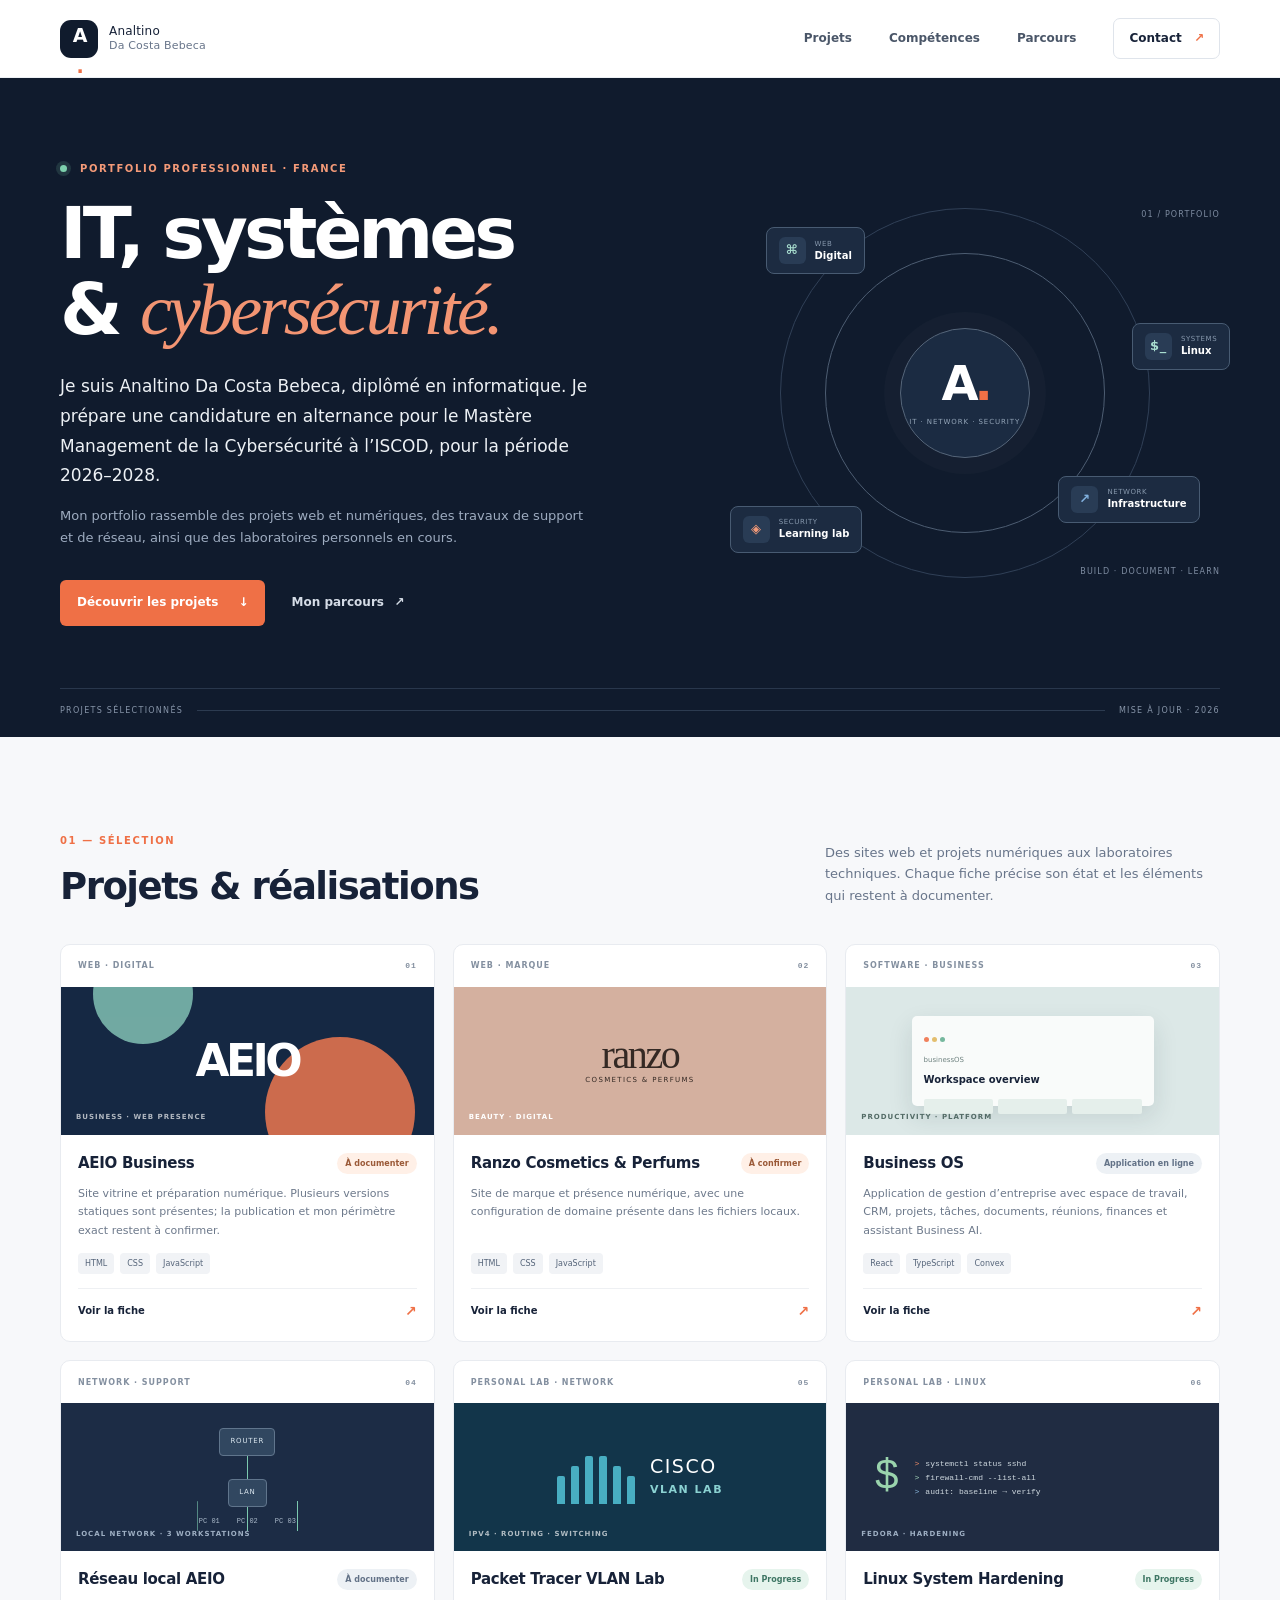
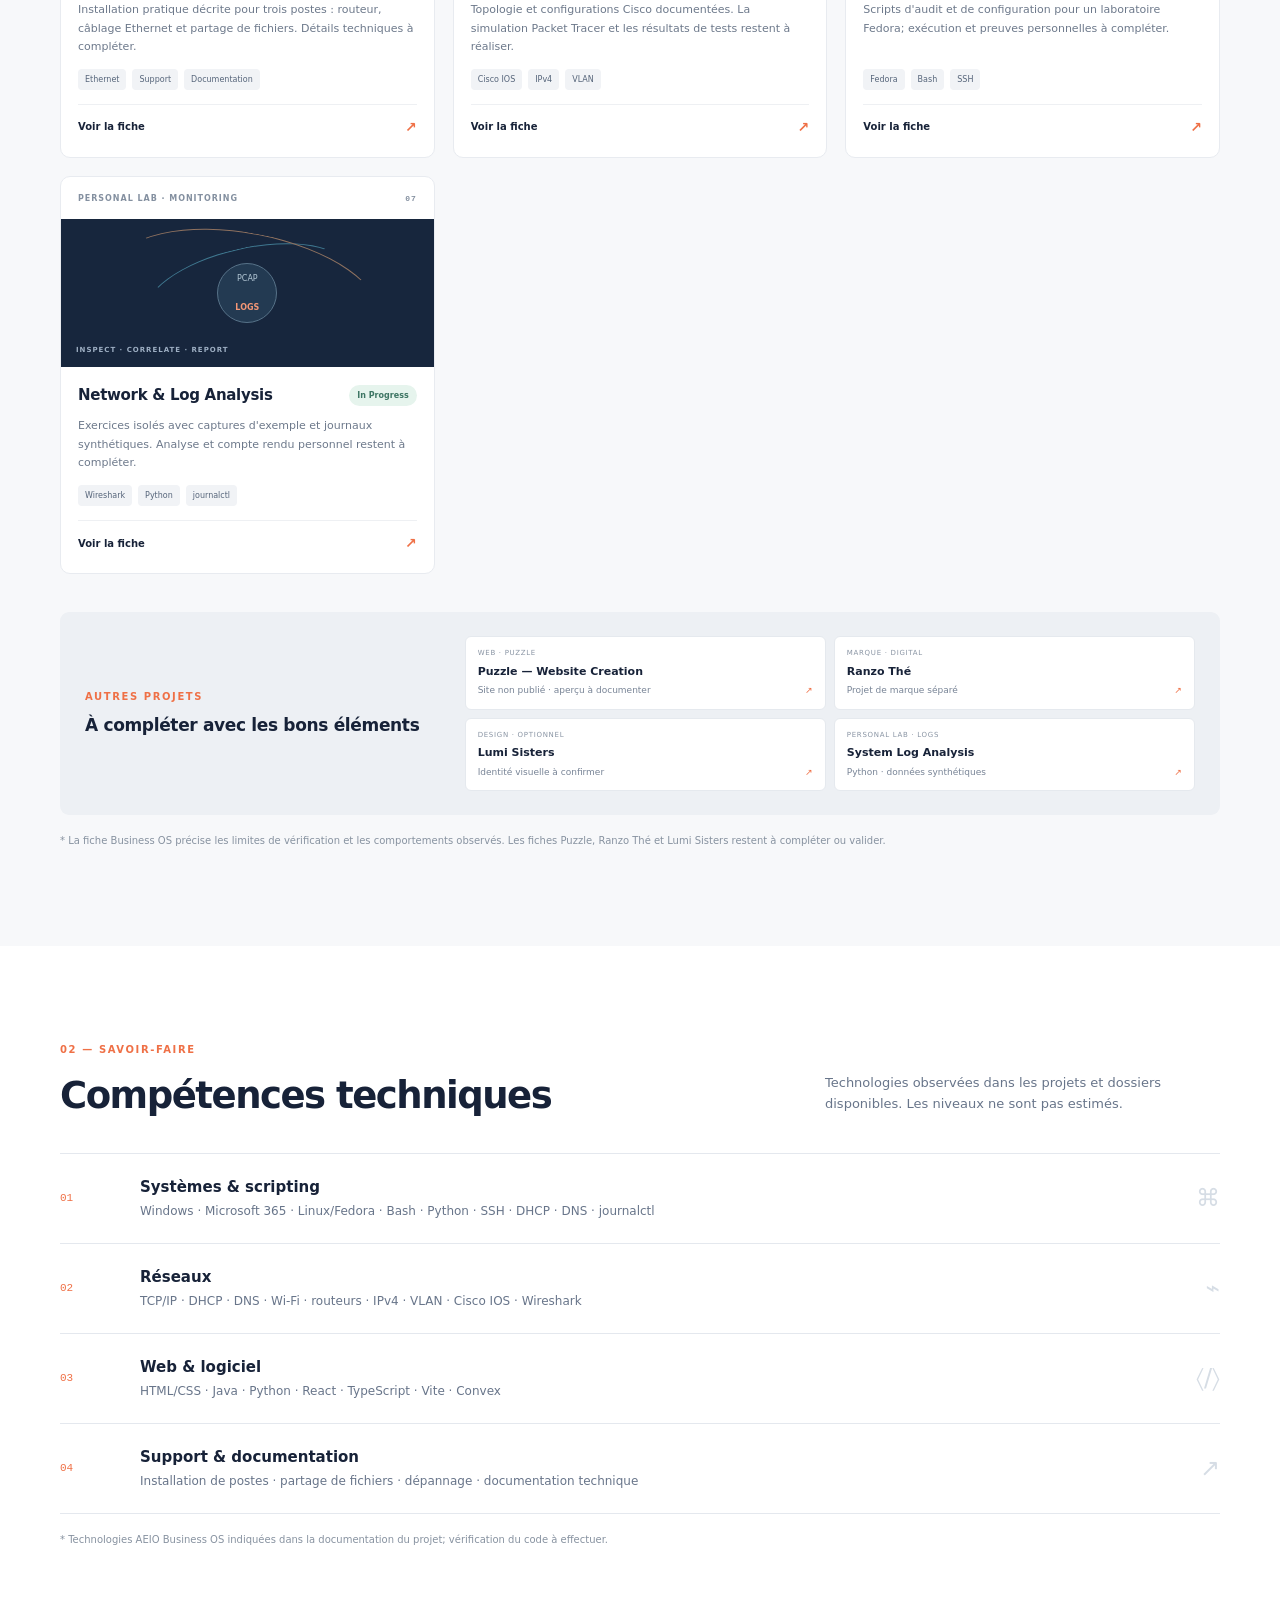
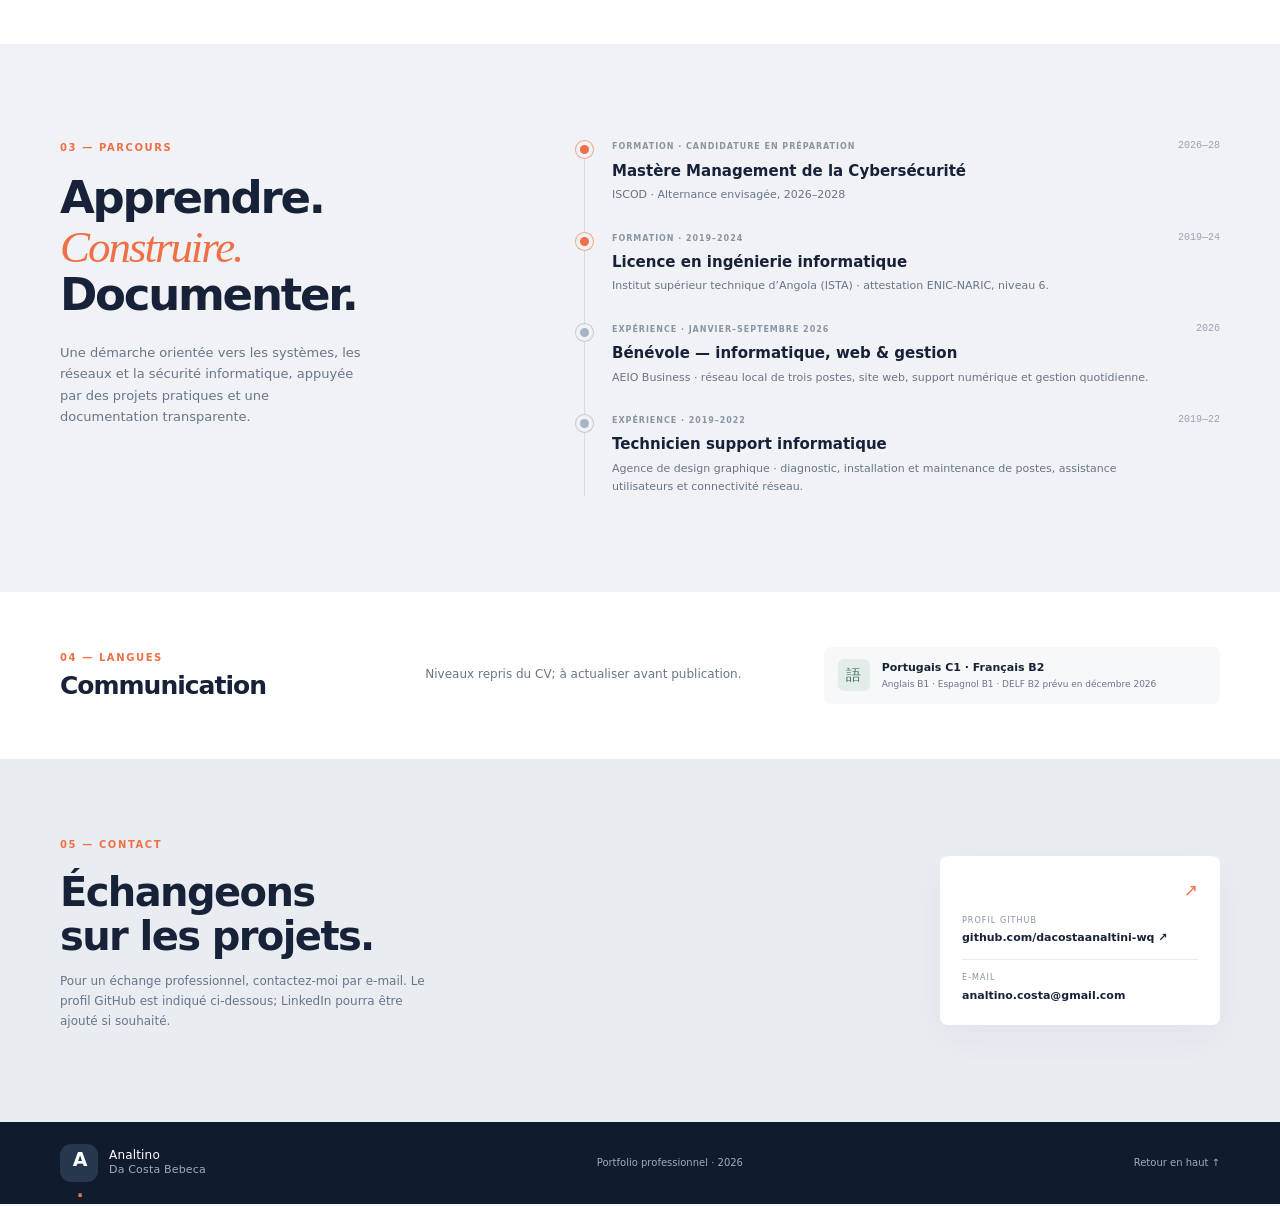
==== index.html @ a759f9ca "Build French portfolio for GitHub Pages" ====
<!doctype html>
<html lang="fr">
<head>
  <meta charset="utf-8">
  <meta name="viewport" content="width=device-width, initial-scale=1">
  <meta name="theme-color" content="#101b2d">
  <meta name="description" content="Portfolio d'Analtino Da Costa Bebeca : support informatique, systèmes, réseaux, projets web et laboratoires personnels de cybersécurité.">
  <title>Analtino Da Costa Bebeca — IT, systèmes & cybersécurité</title>
  <link rel="stylesheet" href="styles.css">
  <script src="script.js" defer></script>
</head>
<body>
  <a class="skip-link" href="#contenu">Aller au contenu</a>
  <header class="site-header">
    <div class="container nav-wrap">
      <a class="brand" href="#accueil" aria-label="Analtino Da Costa Bebeca, accueil"><span class="brand-mark">A<span>.</span></span><span class="brand-name">Analtino <b>Da Costa Bebeca</b></span></a>
      <button class="menu-toggle" aria-expanded="false" aria-controls="main-nav"><span></span><span></span><span></span><span class="sr-only">Ouvrir le menu</span></button>
      <nav id="main-nav" class="main-nav" aria-label="Navigation principale">
        <a href="#projets">Projets</a><a href="#competences">Compétences</a><a href="#parcours">Parcours</a><a class="nav-cta" href="#contact">Contact <span aria-hidden="true">↗</span></a>
      </nav>
    </div>
  </header>
  <main id="contenu">
    <section class="hero" id="accueil">
      <div class="container hero-grid">
        <div class="hero-copy">
          <p class="eyebrow"><span class="status-dot"></span> Portfolio professionnel · France</p>
          <h1>IT, systèmes<br>&amp; <em>cybersécurité.</em></h1>
          <p class="hero-lead">Je suis Analtino Da Costa Bebeca, diplômé en informatique. Je prépare une candidature en alternance pour le Mastère Management de la Cybersécurité à l’ISCOD, pour la période 2026–2028.</p>
          <p class="hero-note">Mon portfolio rassemble des projets web et numériques, des travaux de support et de réseau, ainsi que des laboratoires personnels en cours.</p>
          <div class="hero-actions"><a class="button button-primary" href="#projets">Découvrir les projets <span aria-hidden="true">↓</span></a><a class="text-link" href="#parcours">Mon parcours <span aria-hidden="true">↗</span></a></div>
        </div>
        <div class="hero-visual" aria-label="Illustration abstraite de systèmes connectés" role="img">
          <div class="visual-orbit orbit-one"></div><div class="visual-orbit orbit-two"></div>
          <div class="visual-core"><span class="core-glyph">A<span>.</span></span><span class="core-caption">IT · NETWORK · SECURITY</span></div>
          <div class="node node-web"><span class="node-icon">⌘</span><span>WEB<br><b>Digital</b></span></div>
          <div class="node node-linux"><span class="node-icon">$_</span><span>SYSTEMS<br><b>Linux</b></span></div>
          <div class="node node-network"><span class="node-icon">↗</span><span>NETWORK<br><b>Infrastructure</b></span></div>
          <div class="node node-security"><span class="node-icon">◈</span><span>SECURITY<br><b>Learning lab</b></span></div>
          <div class="visual-label label-top">01 / PORTFOLIO</div><div class="visual-label label-bottom">BUILD · DOCUMENT · LEARN</div>
        </div>
      </div>
      <div class="container hero-bottom"><span>PROJETS SÉLECTIONNÉS</span><span class="hero-line"></span><span>MISE À JOUR · 2026</span></div>
    </section>

    <section class="section projects-section" id="projets">
      <div class="container">
        <div class="section-heading"><div><p class="eyebrow">01 — Sélection</p><h2>Projets &amp; réalisations</h2></div><p class="section-intro">Des sites web et projets numériques aux laboratoires techniques. Chaque fiche précise son état et les éléments qui restent à documenter.</p></div>
        <div class="project-grid">
          <article class="project-card project-featured"><div class="card-top"><span class="project-type">WEB · DIGITAL</span><span class="project-number">01</span></div><div class="project-art art-aeio"><span class="art-label">AEIO</span><span class="art-shape shape-a"></span><span class="art-shape shape-b"></span><span class="art-caption">BUSINESS · WEB PRESENCE</span></div><div class="project-info"><div class="project-title-row"><h3>AEIO Business</h3><span class="state state-review">À documenter</span></div><p>Site vitrine et préparation numérique. Plusieurs versions statiques sont présentes; la publication et mon périmètre exact restent à confirmer.</p><div class="tag-row"><span>HTML</span><span>CSS</span><span>JavaScript</span></div><a class="card-link" href="projects/aeio-business-website/">Voir la fiche <span>↗</span></a></div></article>
          <article class="project-card"><div class="card-top"><span class="project-type">WEB · MARQUE</span><span class="project-number">02</span></div><div class="project-art art-ranzo"><span class="ranzo-word">ranzo</span><span class="ranzo-sub">COSMETICS &amp; PERFUMS</span><span class="art-caption">BEAUTY · DIGITAL</span></div><div class="project-info"><div class="project-title-row"><h3>Ranzo Cosmetics &amp; Perfums</h3><span class="state state-review">À confirmer</span></div><p>Site de marque et présence numérique, avec une configuration de domaine présente dans les fichiers locaux.</p><div class="tag-row"><span>HTML</span><span>CSS</span><span>JavaScript</span></div><a class="card-link" href="projects/ranzo-cosmetics-website/">Voir la fiche <span>↗</span></a></div></article>
          <article class="project-card"><div class="card-top"><span class="project-type">SOFTWARE · BUSINESS</span><span class="project-number">03</span></div><div class="project-art art-os"><div class="os-window"><i></i><i></i><i></i><span>businessOS</span><b>Workspace overview</b><div class="os-bars"><i></i><i></i><i></i></div></div><span class="art-caption">PRODUCTIVITY · PLATFORM</span></div><div class="project-info"><div class="project-title-row"><h3>Business OS</h3><span class="state state-doc">Application en ligne</span></div><p>Application de gestion d’entreprise avec espace de travail, CRM, projets, tâches, documents, réunions, finances et assistant Business AI.</p><div class="tag-row"><span>React</span><span>TypeScript</span><span>Convex</span></div><a class="card-link" href="projects/business-os/">Voir la fiche <span>↗</span></a></div></article>
          <article class="project-card"><div class="card-top"><span class="project-type">NETWORK · SUPPORT</span><span class="project-number">04</span></div><div class="project-art art-network"><div class="net-device router">ROUTER</div><div class="net-lines"></div><div class="net-device switch">LAN</div><div class="net-pcs"><span>PC 01</span><span>PC 02</span><span>PC 03</span></div><span class="art-caption">LOCAL NETWORK · 3 WORKSTATIONS</span></div><div class="project-info"><div class="project-title-row"><h3>Réseau local AEIO</h3><span class="state state-doc">À documenter</span></div><p>Installation pratique décrite pour trois postes : routeur, câblage Ethernet et partage de fichiers. Détails techniques à compléter.</p><div class="tag-row"><span>Ethernet</span><span>Support</span><span>Documentation</span></div><a class="card-link" href="projects/aeio-local-network/">Voir la fiche <span>↗</span></a></div></article>
          <article class="project-card project-lab"><div class="card-top"><span class="project-type">PERSONAL LAB · NETWORK</span><span class="project-number">05</span></div><div class="project-art art-cisco"><div class="cisco-bars"><i></i><i></i><i></i><i></i><i></i><i></i></div><span class="cisco-text">CISCO<br><b>VLAN LAB</b></span><span class="art-caption">IPV4 · ROUTING · SWITCHING</span></div><div class="project-info"><div class="project-title-row"><h3>Packet Tracer VLAN Lab</h3><span class="state state-progress">In Progress</span></div><p>Topologie et configurations Cisco documentées. La simulation Packet Tracer et les résultats de tests restent à réaliser.</p><div class="tag-row"><span>Cisco IOS</span><span>IPv4</span><span>VLAN</span></div><a class="card-link" href="projects/packet-tracer-vlan-lab/">Voir la fiche <span>↗</span></a></div></article>
          <article class="project-card project-lab"><div class="card-top"><span class="project-type">PERSONAL LAB · LINUX</span><span class="project-number">06</span></div><div class="project-art art-linux"><span class="terminal-prompt">$</span><span class="terminal-lines"><i>systemctl status sshd</i><i>firewall-cmd --list-all</i><i>audit: baseline → verify</i></span><span class="art-caption">FEDORA · HARDENING</span></div><div class="project-info"><div class="project-title-row"><h3>Linux System Hardening</h3><span class="state state-progress">In Progress</span></div><p>Scripts d'audit et de configuration pour un laboratoire Fedora; exécution et preuves personnelles à compléter.</p><div class="tag-row"><span>Fedora</span><span>Bash</span><span>SSH</span></div><a class="card-link" href="projects/linux-system-hardening-lab/">Voir la fiche <span>↗</span></a></div></article>
          <article class="project-card project-lab"><div class="card-top"><span class="project-type">PERSONAL LAB · MONITORING</span><span class="project-number">07</span></div><div class="project-art art-monitor"><div class="wave wave-one"></div><div class="wave wave-two"></div><div class="monitor-center">PCAP<br><b>LOGS</b></div><span class="art-caption">INSPECT · CORRELATE · REPORT</span></div><div class="project-info"><div class="project-title-row"><h3>Network &amp; Log Analysis</h3><span class="state state-progress">In Progress</span></div><p>Exercices isolés avec captures d'exemple et journaux synthétiques. Analyse et compte rendu personnel restent à compléter.</p><div class="tag-row"><span>Wireshark</span><span>Python</span><span>journalctl</span></div><a class="card-link" href="projects/network-monitoring-wireshark-lab/">Voir la fiche <span>↗</span></a></div></article>
        </div>
        <div class="other-projects"><div><p class="eyebrow">AUTRES PROJETS</p><h3>À compléter avec les bons éléments</h3></div><div class="other-grid"><a href="projects/puzzle-website/"><span>WEB · PUZZLE</span><b>Puzzle — Website Creation</b><small>Site non publié · aperçu à documenter <i>↗</i></small></a><a href="projects/ranzo-the-brand/"><span>MARQUE · DIGITAL</span><b>Ranzo Thé</b><small>Projet de marque séparé <i>↗</i></small></a><a href="projects/lumi-sisters-brand/"><span>DESIGN · OPTIONNEL</span><b>Lumi Sisters</b><small>Identité visuelle à confirmer <i>↗</i></small></a><a href="projects/log-analysis-lab-linux/"><span>PERSONAL LAB · LOGS</span><b>System Log Analysis</b><small>Python · données synthétiques <i>↗</i></small></a></div></div>
        <p class="footnote">* La fiche Business OS précise les limites de vérification et les comportements observés. Les fiches Puzzle, Ranzo Thé et Lumi Sisters restent à compléter ou valider.</p>
      </div>
    </section>

    <section class="section skills-section" id="competences"><div class="container"><div class="section-heading"><div><p class="eyebrow">02 — Savoir-faire</p><h2>Compétences techniques</h2></div><p class="section-intro">Technologies observées dans les projets et dossiers disponibles. Les niveaux ne sont pas estimés.</p></div><div class="skills-layout"><div class="skill-group"><div class="skill-index">01</div><div><h3>Systèmes &amp; scripting</h3><p>Windows · Microsoft 365 · Linux/Fedora · Bash · Python · SSH · DHCP · DNS · journalctl</p></div><div class="skill-mark">⌘</div></div><div class="skill-group"><div class="skill-index">02</div><div><h3>Réseaux</h3><p>TCP/IP · DHCP · DNS · Wi-Fi · routeurs · IPv4 · VLAN · Cisco IOS · Wireshark</p></div><div class="skill-mark">⌁</div></div><div class="skill-group"><div class="skill-index">03</div><div><h3>Web &amp; logiciel</h3><p>HTML/CSS · Java · Python · React · TypeScript · Vite · Convex</p></div><div class="skill-mark">〈/〉</div></div><div class="skill-group"><div class="skill-index">04</div><div><h3>Support &amp; documentation</h3><p>Installation de postes · partage de fichiers · dépannage · documentation technique</p></div><div class="skill-mark">↗</div></div></div><p class="footnote">* Technologies AEIO Business OS indiquées dans la documentation du projet; vérification du code à effectuer.</p></div></section>

    <section class="section journey-section" id="parcours"><div class="container journey-grid"><div><p class="eyebrow">03 — Parcours</p><h2>Apprendre.<br><em>Construire.</em><br>Documenter.</h2><p class="journey-copy">Une démarche orientée vers les systèmes, les réseaux et la sécurité informatique, appuyée par des projets pratiques et une documentation transparente.</p></div><div class="journey-list"><article><span class="timeline-dot"></span><div><p class="journey-label">FORMATION · CANDIDATURE EN PRÉPARATION</p><h3>Mastère Management de la Cybersécurité</h3><p>ISCOD · Alternance envisagée, 2026–2028</p></div><span class="journey-date">2026—28</span></article><article><span class="timeline-dot"></span><div><p class="journey-label">FORMATION · 2019–2024</p><h3>Licence en ingénierie informatique</h3><p>Institut supérieur technique d’Angola (ISTA) · attestation ENIC-NARIC, niveau 6.</p></div><span class="journey-date">2019—24</span></article><article><span class="timeline-dot muted"></span><div><p class="journey-label">EXPÉRIENCE · JANVIER–SEPTEMBRE 2026</p><h3>Bénévole — informatique, web &amp; gestion</h3><p>AEIO Business · réseau local de trois postes, site web, support numérique et gestion quotidienne.</p></div><span class="journey-date">2026</span></article><article><span class="timeline-dot muted"></span><div><p class="journey-label">EXPÉRIENCE · 2019–2022</p><h3>Technicien support informatique</h3><p>Agence de design graphique · diagnostic, installation et maintenance de postes, assistance utilisateurs et connectivité réseau.</p></div><span class="journey-date">2019—22</span></article></div></div></section>

    <section class="section about-strip"><div class="container about-grid"><div><p class="eyebrow">04 — Langues</p><h2>Communication</h2></div><p>Niveaux repris du CV; à actualiser avant publication.</p><div class="language-pill"><span class="lang-symbol">語</span><span><b>Portugais C1 · Français B2</b><small>Anglais B1 · Espagnol B1 · DELF B2 prévu en décembre 2026</small></span></div></div></section>

    <section class="contact-section" id="contact"><div class="container contact-wrap"><div><p class="eyebrow">05 — Contact</p><h2>Échangeons<br>sur les projets.</h2><p>Pour un échange professionnel, contactez-moi par e-mail. Le profil GitHub est indiqué ci-dessous; LinkedIn pourra être ajouté si souhaité.</p></div><div class="contact-card"><span class="contact-icon">↗</span><span class="contact-card-label">PROFIL GITHUB</span><b><a href="https://github.com/dacostaanaltini-wq" target="_blank" rel="noopener noreferrer">github.com/dacostaanaltini-wq ↗</a></b><span class="contact-rule"></span><span class="contact-card-label">E-MAIL</span><b><a href="mailto:analtino.costa@gmail.com">analtino.costa@gmail.com</a></b></div></div></section>
  </main>
  <footer class="site-footer"><div class="container footer-inner"><a class="brand footer-brand" href="#accueil"><span class="brand-mark">A<span>.</span></span><span class="brand-name">Analtino <b>Da Costa Bebeca</b></span></a><p>Portfolio professionnel · <span id="year">2026</span></p><a href="#accueil" class="back-top">Retour en haut ↑</a></div></footer>
</body>
</html>
---- styles.css ----
:root{--navy:#101b2d;--navy-2:#17263d;--ink:#172238;--muted:#68758a;--paper:#f7f8fa;--white:#fff;--orange:#ef7046;--orange-pale:#fff0e9;--line:#e4e8ee;--mint:#a8ddcf;--blue:#82b1de;--sans:Inter,ui-sans-serif,system-ui,-apple-system,BlinkMacSystemFont,"Segoe UI",sans-serif}*{box-sizing:border-box}html{scroll-behavior:smooth;scroll-padding-top:90px}body{margin:0;background:var(--paper);color:var(--ink);font-family:var(--sans);font-size:15px;line-height:1.65;-webkit-font-smoothing:antialiased}a{color:inherit;text-decoration:none}.container{width:min(1160px,calc(100% - 56px));margin-inline:auto}.skip-link{position:absolute;left:-9999px;top:8px;z-index:20;padding:10px 16px;background:#fff}.skip-link:focus{left:8px}.sr-only{position:absolute;width:1px;height:1px;padding:0;margin:-1px;overflow:hidden;clip:rect(0,0,0,0);white-space:nowrap;border:0}.site-header{height:78px;background:#fff;border-bottom:1px solid #edf0f4;position:sticky;top:0;z-index:10}.nav-wrap,.main-nav,.brand{display:flex;align-items:center}.nav-wrap{height:100%;justify-content:space-between}.brand{gap:11px}.brand-mark{width:38px;height:38px;display:grid;place-items:center;background:var(--navy);color:#fff;font-size:19px;font-weight:750;letter-spacing:-2px;border-radius:11px}.brand-mark span,.core-glyph span{color:var(--orange)}.brand-name{font-size:12px;line-height:1.35;letter-spacing:.015em}.brand-name b{display:block;font-size:11px;color:var(--muted);font-weight:500}.main-nav{gap:37px;font-size:12px;font-weight:600;color:#4a5668}.main-nav a:hover,.text-link:hover,.card-link:hover{color:var(--orange)}.nav-cta{padding:10px 15px;border:1px solid #dfe4eb;border-radius:7px;color:var(--ink)}.nav-cta span{padding-left:8px;color:var(--orange)}.menu-toggle{display:none}.hero{background:var(--navy);color:#fff;overflow:hidden}.hero-grid{display:grid;grid-template-columns:1.08fr .92fr;align-items:center;gap:50px;padding-top:83px;padding-bottom:62px}.hero-copy{max-width:610px}.eyebrow{margin:0 0 17px;color:var(--orange);font-size:10px;font-weight:750;letter-spacing:.16em;text-transform:uppercase}.hero .eyebrow{color:#f49a78}.status-dot{display:inline-block;width:7px;height:7px;border-radius:50%;margin-right:8px;background:#7dd0ad;box-shadow:0 0 0 4px #7dd0ad26}.hero h1{font-size:clamp(44px,6vw,72px);line-height:1.06;letter-spacing:-.055em;margin:0 0 24px;font-weight:650}.hero h1 em,.journey-section h2 em{font-family:Georgia,serif;font-weight:400;color:#f39573;letter-spacing:-.045em}.hero-lead{font-size:17px;line-height:1.75;color:#edf1f5;max-width:565px;margin:0 0 14px}.hero-note{font-size:13px;color:#9eacc0;max-width:525px;margin:0}.hero-actions{display:flex;align-items:center;gap:26px;margin-top:32px}.button{display:inline-flex;align-items:center;gap:20px;padding:13px 17px;font-size:12px;font-weight:700;border-radius:6px}.button-primary{color:#fff;background:var(--orange)}.button-primary:hover{background:#d95e36}.text-link{font-size:12px;color:#d5dce6;font-weight:600}.text-link span{padding-left:6px}.hero-visual{height:370px;position:relative;display:grid;place-items:center}.visual-orbit{position:absolute;width:280px;height:280px;border:1px solid #4d5d72;border-radius:50%}.orbit-two{width:370px;height:370px;border-color:#304057}.visual-core{width:130px;height:130px;border-radius:50%;background:#1b2b42;border:1px solid #556579;display:flex;flex-direction:column;align-items:center;justify-content:center;z-index:1;box-shadow:0 0 0 16px #ffffff05}.core-glyph{font-size:48px;font-weight:700;line-height:1;letter-spacing:-5px}.core-caption{margin-top:10px;font-size:7px;letter-spacing:.13em;color:#94a5b8}.node{position:absolute;z-index:2;display:flex;align-items:center;gap:9px;background:#1c2b41;border:1px solid #485b72;border-radius:8px;padding:9px 12px;color:#8798ad;font-size:7px;line-height:1.45;letter-spacing:.08em}.node b{font-size:10px;color:#fff;letter-spacing:0}.node-icon{width:27px;height:27px;border-radius:6px;display:grid;place-items:center;background:#293c55;color:var(--mint);font-size:13px;font-weight:700}.node-web{top:19px;left:11%}.node-linux{top:31%;right:-2%}.node-network{bottom:15%;right:4%}.node-security{bottom:7%;left:4%}.node-security .node-icon{color:#f49a78}.node-network .node-icon{color:var(--blue)}.visual-label{position:absolute;color:#7e8ca1;font-size:8px;letter-spacing:.14em}.label-top{top:0;right:0}.label-bottom{bottom:0;right:0}.hero-bottom{display:flex;align-items:center;gap:14px;padding:15px 0 20px;border-top:1px solid #29374c;color:#8795a9;font-size:8px;letter-spacing:.16em}.hero-line{height:1px;flex:1;background:#2c3b50}.section{padding:96px 0}.projects-section{background:var(--paper)}.section-heading{display:flex;align-items:end;justify-content:space-between;gap:45px;margin-bottom:35px}.section-heading h2,.about-grid h2{font-size:37px;line-height:1.15;letter-spacing:-.04em;margin:0;font-weight:650}.section-intro{max-width:395px;color:var(--muted);font-size:13px;margin:0 0 3px}.project-grid{display:grid;grid-template-columns:repeat(3,1fr);gap:18px}.project-card{background:#fff;border:1px solid #e8ebf0;border-radius:10px;overflow:hidden;transition:transform .2s ease,box-shadow .2s ease}.project-card:hover{transform:translateY(-3px);box-shadow:0 12px 35px #17223810}.card-top{height:42px;padding:0 17px;display:flex;align-items:center;justify-content:space-between}.project-type,.project-number{font-size:8px;letter-spacing:.12em;font-weight:700;color:#8490a0}.project-number{font-family:ui-monospace,monospace}.project-art{height:148px;position:relative;overflow:hidden;display:flex;align-items:center;justify-content:center}.art-caption{position:absolute;left:15px;bottom:11px;color:#ffffffaa;font-size:7px;letter-spacing:.14em;font-weight:650}.art-aeio{background:#152843}.art-label{z-index:1;color:#fff;font-size:44px;font-weight:750;letter-spacing:-.08em}.art-shape{position:absolute;border-radius:50%;filter:blur(.2px)}.shape-a{width:150px;height:150px;background:#f07850;opacity:.84;right:19px;top:50px}.shape-b{width:100px;height:100px;background:#86c6b8;opacity:.82;left:32px;top:-43px}.art-ranzo{background:#d4b09f;flex-direction:column;color:#342924}.ranzo-word{font-family:Georgia,serif;font-size:40px;line-height:1;letter-spacing:-.06em}.ranzo-sub{font-size:7px;letter-spacing:.19em}.art-ranzo .art-caption{color:#fff}.art-os{background:#dce8e7}.os-window{width:65%;height:90px;padding:9px 12px;background:#f9fbfa;border-radius:5px;box-shadow:0 10px 24px #19313a20;position:relative}.os-window>i{display:inline-block;width:5px;height:5px;background:#f0805c;border-radius:50%;margin-right:3px}.os-window>i:nth-child(2){background:#e3be6e}.os-window>i:nth-child(3){background:#76b89e}.os-window>span{display:block;font-size:7px;color:#708381;margin-top:5px}.os-window>b{font-size:10px}.os-bars{display:flex;gap:5px;margin-top:8px}.os-bars i{height:15px;flex:1;background:#e5efeb;border-radius:2px}.art-os .art-caption{color:#536b66}.art-network{background:#1c2c45}.net-device{position:absolute;background:#314760;color:#dce8f0;font-size:7px;letter-spacing:.11em;padding:7px 10px;border:1px solid #60758c;border-radius:4px;z-index:1}.router{top:25px}.switch{top:76px}.net-lines{position:absolute;top:49px;width:1px;height:30px;background:#7bc9ae;box-shadow:-50px 49px 0 -0.2px #7bc9ae,0 49px #7bc9ae,50px 49px #7bc9ae}.net-pcs{position:absolute;bottom:26px;display:flex;gap:17px;color:#aab9c9;font:7px ui-monospace,monospace}.art-network .art-caption{color:#9eafc3}.art-cisco{background:#12354a}.cisco-bars{display:flex;align-items:end;gap:6px;height:54px}.cisco-bars i{width:8px;background:#48aec2;border-radius:2px 2px 0 0}.cisco-bars i:nth-child(1){height:28px}.cisco-bars i:nth-child(2){height:38px}.cisco-bars i:nth-child(3){height:48px}.cisco-bars i:nth-child(4){height:48px}.cisco-bars i:nth-child(5){height:38px}.cisco-bars i:nth-child(6){height:28px}.cisco-text{margin-left:15px;color:#fff;font-size:19px;line-height:1.05;letter-spacing:.08em}.cisco-text b{font-size:11px;color:#8bd2d2}.art-linux{background:#202c42;justify-content:flex-start;padding-left:28px;gap:15px}.terminal-prompt{font:42px ui-monospace,monospace;color:#9ad4ad}.terminal-lines{display:grid;gap:5px;font:8px ui-monospace,monospace;color:#ced8df}.terminal-lines i{font-style:normal}.terminal-lines i:first-child:before{content:'>';color:#ef8c68;margin-right:6px}.terminal-lines i:nth-child(2):before{content:'>';color:#a6d7ba;margin-right:6px}.terminal-lines i:nth-child(3):before{content:'>';color:#8bb9df;margin-right:6px}.art-linux .art-caption{color:#9eafc3}.art-monitor{background:#17263d}.wave{position:absolute;width:210px;height:90px;border:1px solid #3f7890;border-color:#3f7890 transparent transparent;border-radius:50%;transform:rotate(-13deg)}.wave-two{width:270px;height:120px;border-color:#8e715f transparent transparent;transform:rotate(11deg)}.monitor-center{z-index:1;display:grid;place-items:center;width:60px;height:60px;border-radius:50%;background:#233a52;border:1px solid #577288;color:#b2c6d4;font-size:8px;line-height:1.2}.monitor-center b{color:#f39776}.art-monitor .art-caption{color:#9eafc3}.project-info{padding:16px 17px 18px}.project-title-row{display:flex;align-items:center;justify-content:space-between;gap:8px}.project-info h3{margin:0;font-size:15px;letter-spacing:-.02em}.state{font-size:8px;font-weight:700;white-space:nowrap;border-radius:20px;padding:4px 8px}.state-review{color:#9b5a38;background:#fff0e7}.state-doc{color:#637287;background:#edf1f5}.state-progress{color:#3e7664;background:#e6f4ed}.project-info p{margin:9px 0 12px;font-size:11px;line-height:1.7;color:#6d798b;min-height:56px}.tag-row{display:flex;flex-wrap:wrap;gap:6px;margin-bottom:14px}.tag-row span{font-size:8px;color:#56657a;background:#f1f3f6;border-radius:4px;padding:4px 7px}.card-link{display:flex;justify-content:space-between;align-items:center;border-top:1px solid #eef0f3;padding-top:11px;font-size:10px;font-weight:700}.card-link span{font-size:14px;color:var(--orange)}.footnote{font-size:10px;color:#8792a0;margin:18px 0 0}.skills-section{background:#fff}.skills-layout{border-top:1px solid var(--line)}.skill-group{min-height:90px;display:grid;grid-template-columns:80px 1fr 70px;align-items:center;border-bottom:1px solid var(--line)}.skill-index{font:11px ui-monospace,monospace;color:var(--orange)}.skill-group h3{font-size:15px;margin:0 0 3px}.skill-group p{font-size:12px;margin:0;color:var(--muted)}.skill-mark{text-align:right;color:#d6dde5;font-size:24px}.journey-section{background:#f0f2f5}.journey-grid{display:grid;grid-template-columns:.8fr 1.2fr;gap:100px}.journey-section h2{font-size:45px;line-height:1.08;letter-spacing:-.05em;margin:0}.journey-section h2 em{color:var(--orange)}.journey-copy{max-width:310px;color:var(--muted);font-size:13px;margin-top:22px}.journey-list{border-left:1px solid #d4dbe3;padding-left:27px}.journey-list article{position:relative;display:flex;justify-content:space-between;gap:16px;padding:0 0 27px}.journey-list article:last-child{padding-bottom:0}.timeline-dot{position:absolute;left:-32px;top:5px;width:9px;height:9px;border-radius:50%;background:var(--orange);box-shadow:0 0 0 4px #f0f2f5,0 0 0 5px #f0a68a}.timeline-dot.muted{background:#aab4c0;box-shadow:0 0 0 4px #f0f2f5,0 0 0 5px #c3cbd4}.journey-label{margin:0 0 5px;color:#8a95a3;font-size:8px;letter-spacing:.12em;font-weight:700}.journey-list h3{margin:0;font-size:15px}.journey-list article div>p:last-child{margin:3px 0 0;font-size:11px;color:var(--muted)}.journey-date{font:10px ui-monospace,monospace;color:#9aa4b1;white-space:nowrap}.about-strip{padding:55px 0;background:#fff}.about-grid{display:grid;grid-template-columns:1fr 1.1fr 1.2fr;align-items:center;gap:35px}.about-grid .eyebrow{margin-bottom:5px}.about-grid h2{font-size:25px}.about-grid>p{margin:0;font-size:12px;color:var(--muted)}.language-pill{display:flex;align-items:center;gap:12px;padding:12px 14px;background:var(--paper);border-radius:7px}.lang-symbol{width:32px;height:32px;display:grid;place-items:center;background:#e4ecea;color:#447968;border-radius:6px;font-size:15px}.language-pill b,.language-pill small{display:block}.language-pill b{font-size:11px}.language-pill small{font-size:9px;color:var(--muted)}.contact-section{padding:78px 0;background:#e9edf2}.contact-wrap{display:flex;align-items:center;justify-content:space-between;gap:60px}.contact-wrap h2{font-size:40px;line-height:1.1;letter-spacing:-.04em;margin:0 0 14px}.contact-wrap>div:first-child>p:last-child{font-size:12px;color:var(--muted);max-width:365px}.contact-card{min-width:280px;background:#fff;padding:20px 22px;border-radius:8px;box-shadow:0 12px 35px #15243a0b;display:flex;flex-direction:column}.contact-icon{align-self:flex-end;color:var(--orange);font-size:17px}.contact-card-label{font-size:8px;letter-spacing:.13em;color:#8994a3;margin-top:10px}.contact-card b{font-size:11px;margin-top:2px}.contact-rule{height:1px;background:#ebedf1;margin:12px 0 1px}.site-footer{background:var(--navy);color:#c6cfda}.footer-inner{height:82px;display:flex;align-items:center;justify-content:space-between}.footer-brand .brand-mark{background:#26374e}.footer-brand .brand-name{color:#fff}.footer-brand .brand-name b{color:#9eacbd}.footer-inner>p,.back-top{font-size:10px;color:#9eacbd}.back-top:hover{color:#fff}
@media(min-width:1300px){.hero-grid{padding-top:96px;padding-bottom:75px}.hero-visual{transform:scale(1.04)}}
@media(max-width:900px){.hero-grid{gap:20px;grid-template-columns:1fr 0.8fr}.hero-visual{transform:scale(.88)}.project-grid{grid-template-columns:repeat(2,1fr)}.journey-grid{gap:50px}.section{padding:75px 0}}
@media(max-width:640px){.container{width:min(100% - 36px,480px)}.site-header{height:68px}.menu-toggle{display:flex;width:40px;height:40px;border:1px solid var(--line);border-radius:6px;background:#fff;flex-direction:column;justify-content:center;align-items:center;gap:5px}.menu-toggle>span:not(.sr-only){width:16px;height:1.5px;background:var(--ink);transition:transform .2s}.menu-toggle[aria-expanded=true]>span:nth-child(1){transform:translateY(6.5px) rotate(45deg)}.menu-toggle[aria-expanded=true]>span:nth-child(2){opacity:0}.menu-toggle[aria-expanded=true]>span:nth-child(3){transform:translateY(-6.5px) rotate(-45deg)}.main-nav{display:none;position:absolute;left:0;right:0;top:67px;padding:18px 24px 22px;background:#fff;border-bottom:1px solid var(--line);box-shadow:0 12px 20px #101b2d0b;align-items:stretch;gap:0;flex-direction:column}.main-nav.open{display:flex}.main-nav a{padding:12px 0;border-bottom:1px solid #f0f1f4}.main-nav .nav-cta{margin-top:10px;padding:10px 12px;border:1px solid var(--line);text-align:center}.hero-grid{grid-template-columns:1fr;padding-top:62px;padding-bottom:10px;gap:5px}.hero h1{font-size:51px}.hero-lead{font-size:15px}.hero-visual{height:300px;transform:scale(.82);margin:-12px -20px -10px}.hero-bottom{font-size:7px}.section{padding:65px 0}.section-heading{display:block;margin-bottom:25px}.section-heading h2{font-size:31px}.section-intro{margin-top:13px}.project-grid{grid-template-columns:1fr;gap:14px}.project-art{height:160px}.project-info p{min-height:0}.skill-group{grid-template-columns:38px 1fr 30px;min-height:96px}.skill-group p{font-size:11px}.journey-grid{grid-template-columns:1fr;gap:30px}.journey-section h2{font-size:39px}.journey-copy{margin-top:13px}.journey-date{font-size:9px}.about-grid{grid-template-columns:1fr;gap:12px}.about-grid h2{font-size:22px}.language-pill{margin-top:3px}.contact-section{padding:60px 0}.contact-wrap{display:grid;gap:22px}.contact-wrap h2{font-size:37px}.contact-card{min-width:0}.footer-inner{height:auto;min-height:90px;display:grid;grid-template-columns:1fr auto;gap:10px;padding:15px 0}.footer-inner>p{grid-column:1;margin:0}.back-top{grid-column:2;grid-row:1/3}.footer-brand .brand-mark{width:32px;height:32px}}
@media(prefers-reduced-motion:reduce){*,*::before,*::after{scroll-behavior:auto!important;transition:none!important}}
.other-projects{margin-top:38px;padding:24px 25px;background:#edf0f4;border-radius:9px;display:grid;grid-template-columns:.65fr 1.35fr;gap:28px;align-items:center}.other-projects .eyebrow{margin-bottom:6px}.other-projects h3{font-size:17px;margin:0;letter-spacing:-.02em}.other-grid{display:grid;grid-template-columns:1fr 1fr;gap:8px}.other-grid>a{padding:11px 12px;background:#fff;border:1px solid #e5e9ee;border-radius:6px;display:flex;flex-direction:column}.other-grid>a:hover{border-color:#efaa90}.other-grid span{font-size:7px;letter-spacing:.1em;color:#8994a3}.other-grid b{font-size:11px;margin-top:3px}.other-grid small{font-size:9px;color:#788496;margin-top:2px}.other-grid i{float:right;color:var(--orange);font-style:normal}
@media(max-width:640px){.other-projects{grid-template-columns:1fr;padding:18px;gap:15px}.other-grid{grid-template-columns:1fr}}
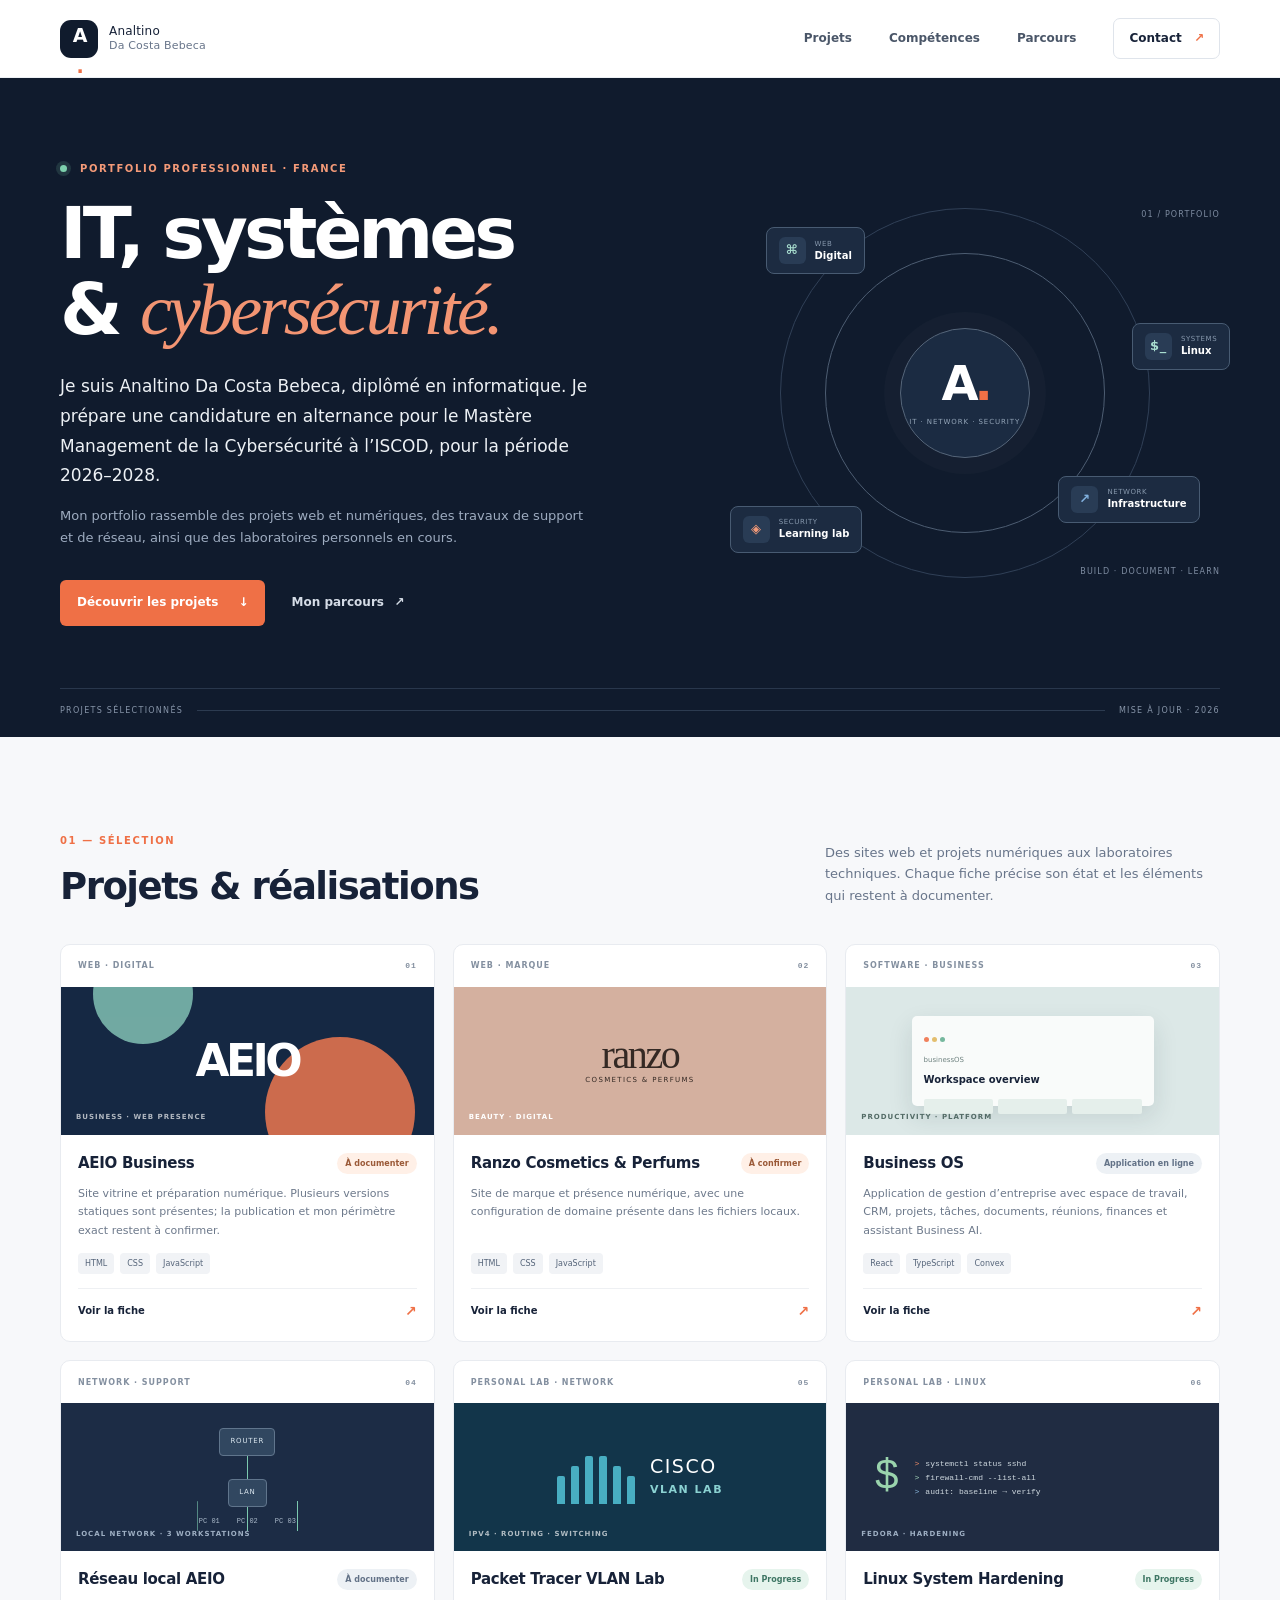
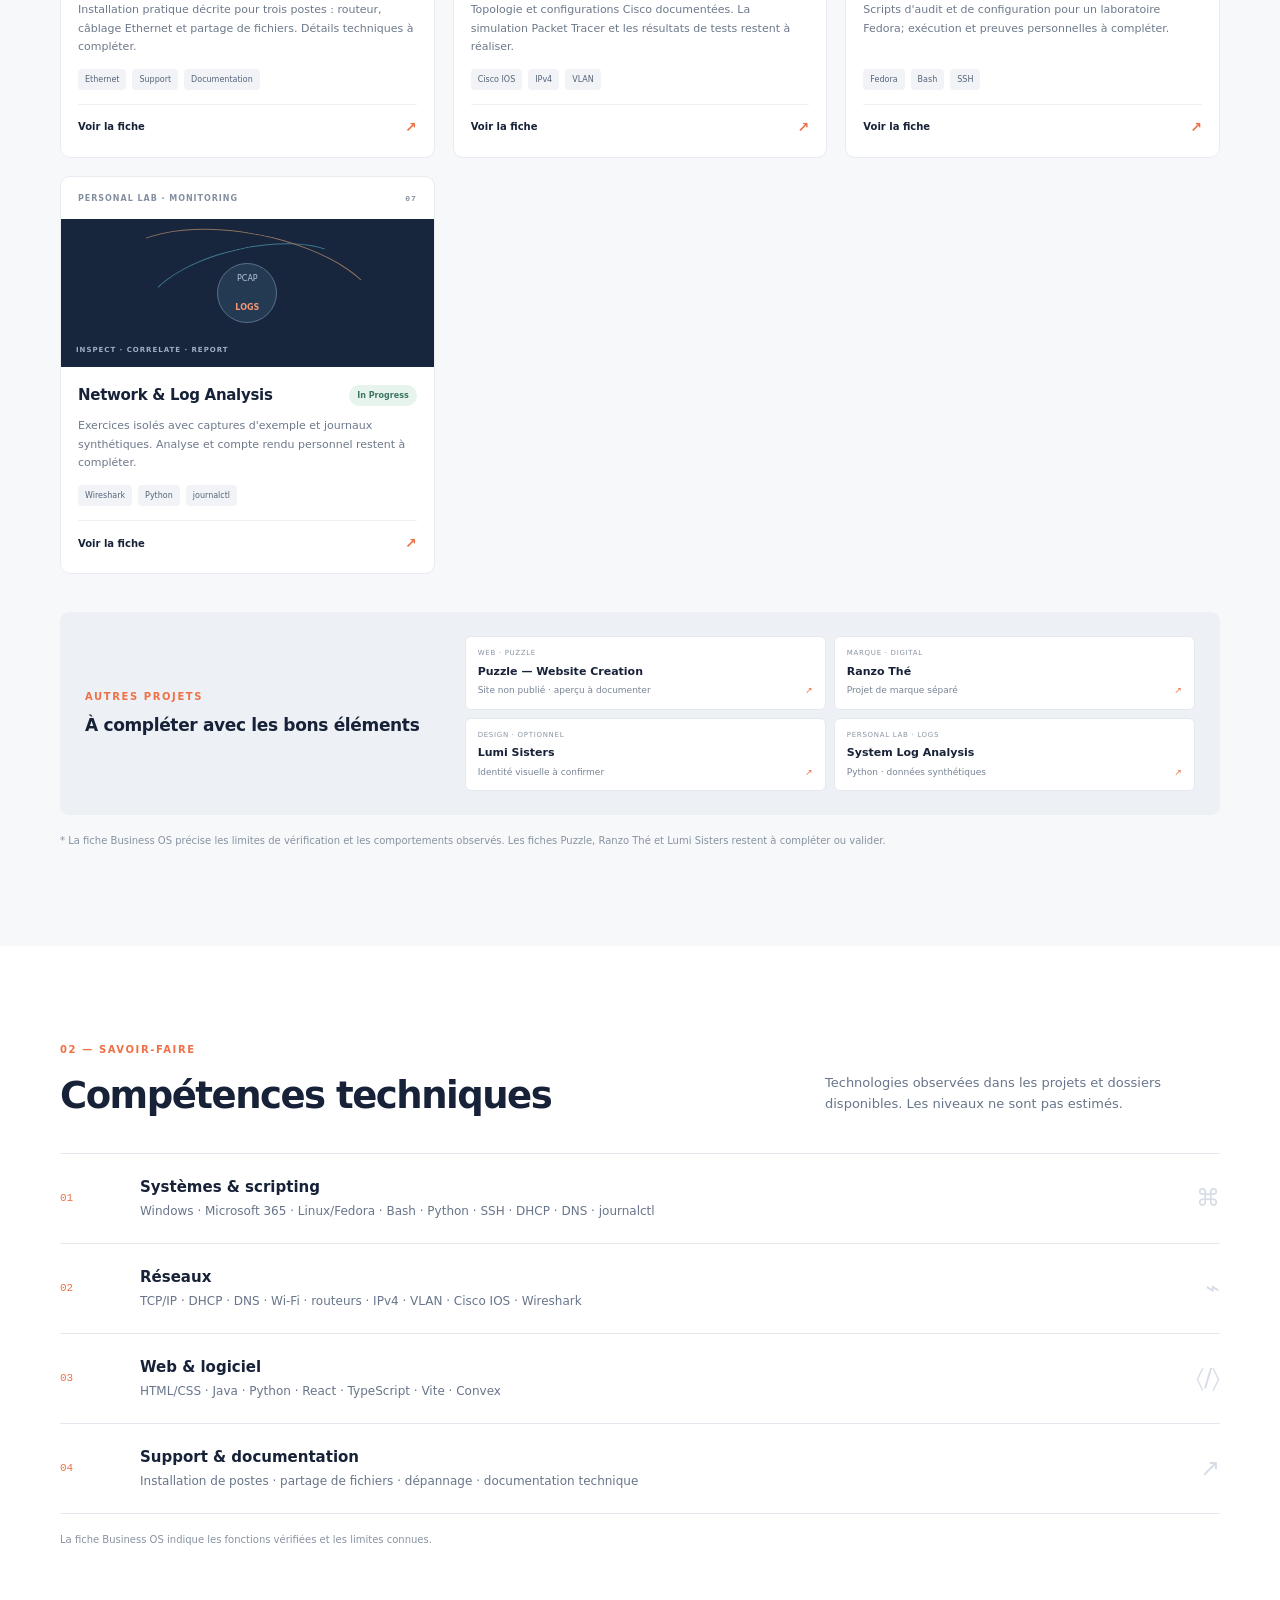
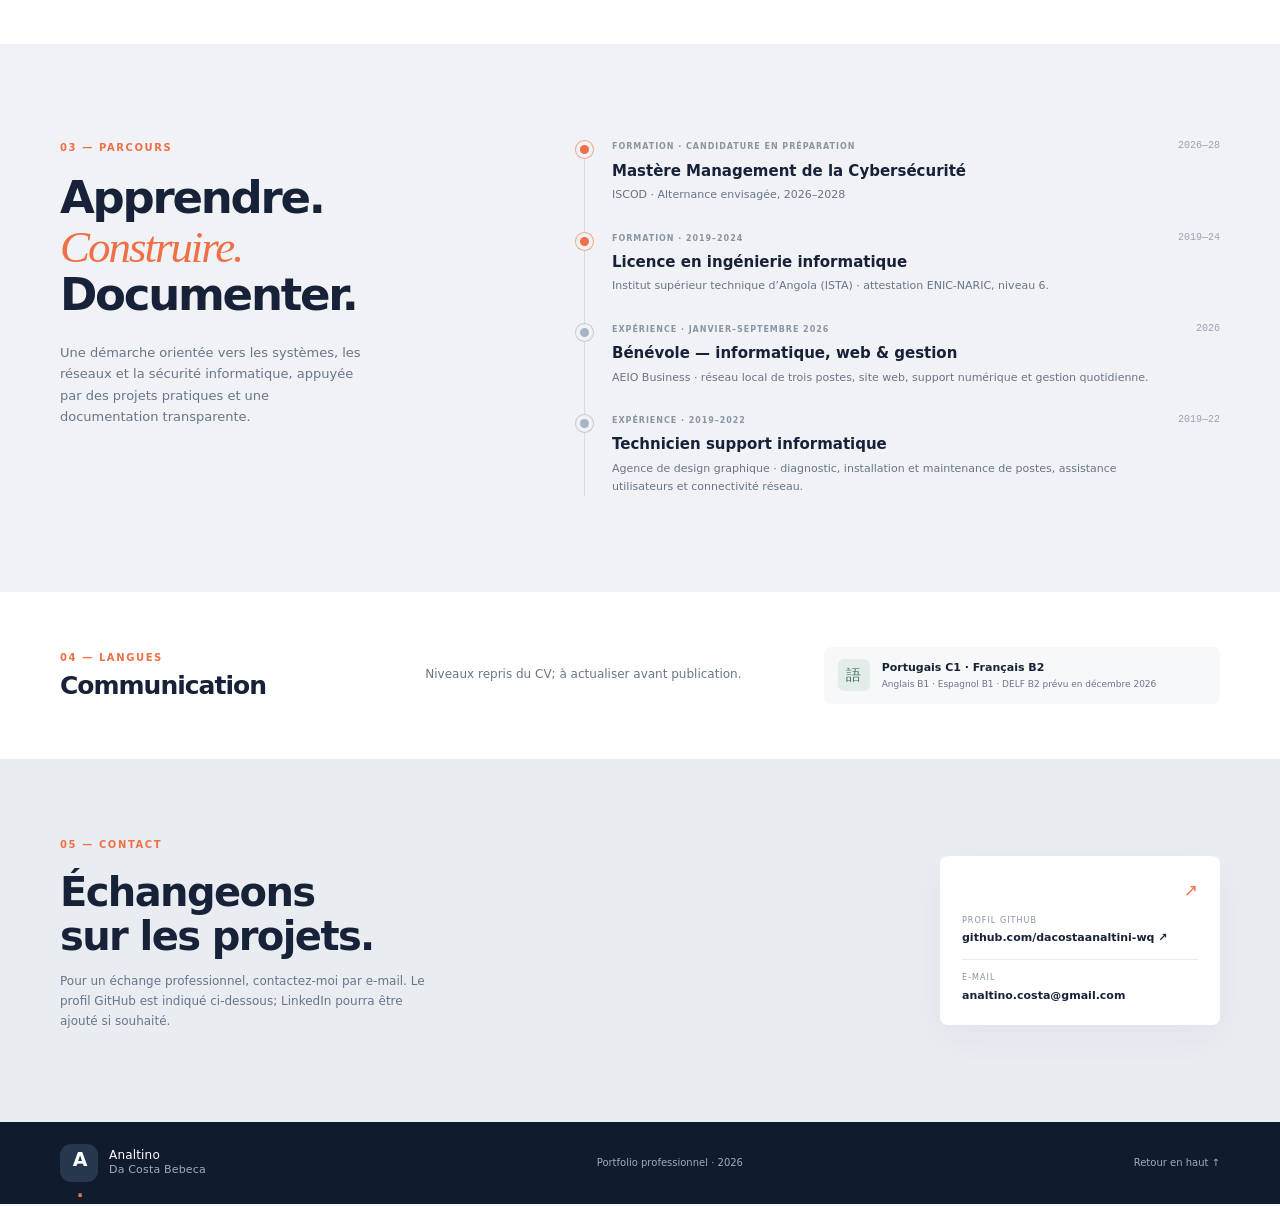
==== commit 174735da: "Correct Business OS portfolio wording" ====
--- a/index.html
+++ b/index.html
@@ -60,7 +60,7 @@
       </div>
     </section>
 
-    <section class="section skills-section" id="competences"><div class="container"><div class="section-heading"><div><p class="eyebrow">02 — Savoir-faire</p><h2>Compétences techniques</h2></div><p class="section-intro">Technologies observées dans les projets et dossiers disponibles. Les niveaux ne sont pas estimés.</p></div><div class="skills-layout"><div class="skill-group"><div class="skill-index">01</div><div><h3>Systèmes &amp; scripting</h3><p>Windows · Microsoft 365 · Linux/Fedora · Bash · Python · SSH · DHCP · DNS · journalctl</p></div><div class="skill-mark">⌘</div></div><div class="skill-group"><div class="skill-index">02</div><div><h3>Réseaux</h3><p>TCP/IP · DHCP · DNS · Wi-Fi · routeurs · IPv4 · VLAN · Cisco IOS · Wireshark</p></div><div class="skill-mark">⌁</div></div><div class="skill-group"><div class="skill-index">03</div><div><h3>Web &amp; logiciel</h3><p>HTML/CSS · Java · Python · React · TypeScript · Vite · Convex</p></div><div class="skill-mark">〈/〉</div></div><div class="skill-group"><div class="skill-index">04</div><div><h3>Support &amp; documentation</h3><p>Installation de postes · partage de fichiers · dépannage · documentation technique</p></div><div class="skill-mark">↗</div></div></div><p class="footnote">* Technologies AEIO Business OS indiquées dans la documentation du projet; vérification du code à effectuer.</p></div></section>
+    <section class="section skills-section" id="competences"><div class="container"><div class="section-heading"><div><p class="eyebrow">02 — Savoir-faire</p><h2>Compétences techniques</h2></div><p class="section-intro">Technologies observées dans les projets et dossiers disponibles. Les niveaux ne sont pas estimés.</p></div><div class="skills-layout"><div class="skill-group"><div class="skill-index">01</div><div><h3>Systèmes &amp; scripting</h3><p>Windows · Microsoft 365 · Linux/Fedora · Bash · Python · SSH · DHCP · DNS · journalctl</p></div><div class="skill-mark">⌘</div></div><div class="skill-group"><div class="skill-index">02</div><div><h3>Réseaux</h3><p>TCP/IP · DHCP · DNS · Wi-Fi · routeurs · IPv4 · VLAN · Cisco IOS · Wireshark</p></div><div class="skill-mark">⌁</div></div><div class="skill-group"><div class="skill-index">03</div><div><h3>Web &amp; logiciel</h3><p>HTML/CSS · Java · Python · React · TypeScript · Vite · Convex</p></div><div class="skill-mark">〈/〉</div></div><div class="skill-group"><div class="skill-index">04</div><div><h3>Support &amp; documentation</h3><p>Installation de postes · partage de fichiers · dépannage · documentation technique</p></div><div class="skill-mark">↗</div></div></div><p class="footnote">La fiche Business OS indique les fonctions vérifiées et les limites connues.</p></div></section>
 
     <section class="section journey-section" id="parcours"><div class="container journey-grid"><div><p class="eyebrow">03 — Parcours</p><h2>Apprendre.<br><em>Construire.</em><br>Documenter.</h2><p class="journey-copy">Une démarche orientée vers les systèmes, les réseaux et la sécurité informatique, appuyée par des projets pratiques et une documentation transparente.</p></div><div class="journey-list"><article><span class="timeline-dot"></span><div><p class="journey-label">FORMATION · CANDIDATURE EN PRÉPARATION</p><h3>Mastère Management de la Cybersécurité</h3><p>ISCOD · Alternance envisagée, 2026–2028</p></div><span class="journey-date">2026—28</span></article><article><span class="timeline-dot"></span><div><p class="journey-label">FORMATION · 2019–2024</p><h3>Licence en ingénierie informatique</h3><p>Institut supérieur technique d’Angola (ISTA) · attestation ENIC-NARIC, niveau 6.</p></div><span class="journey-date">2019—24</span></article><article><span class="timeline-dot muted"></span><div><p class="journey-label">EXPÉRIENCE · JANVIER–SEPTEMBRE 2026</p><h3>Bénévole — informatique, web &amp; gestion</h3><p>AEIO Business · réseau local de trois postes, site web, support numérique et gestion quotidienne.</p></div><span class="journey-date">2026</span></article><article><span class="timeline-dot muted"></span><div><p class="journey-label">EXPÉRIENCE · 2019–2022</p><h3>Technicien support informatique</h3><p>Agence de design graphique · diagnostic, installation et maintenance de postes, assistance utilisateurs et connectivité réseau.</p></div><span class="journey-date">2019—22</span></article></div></div></section>
 
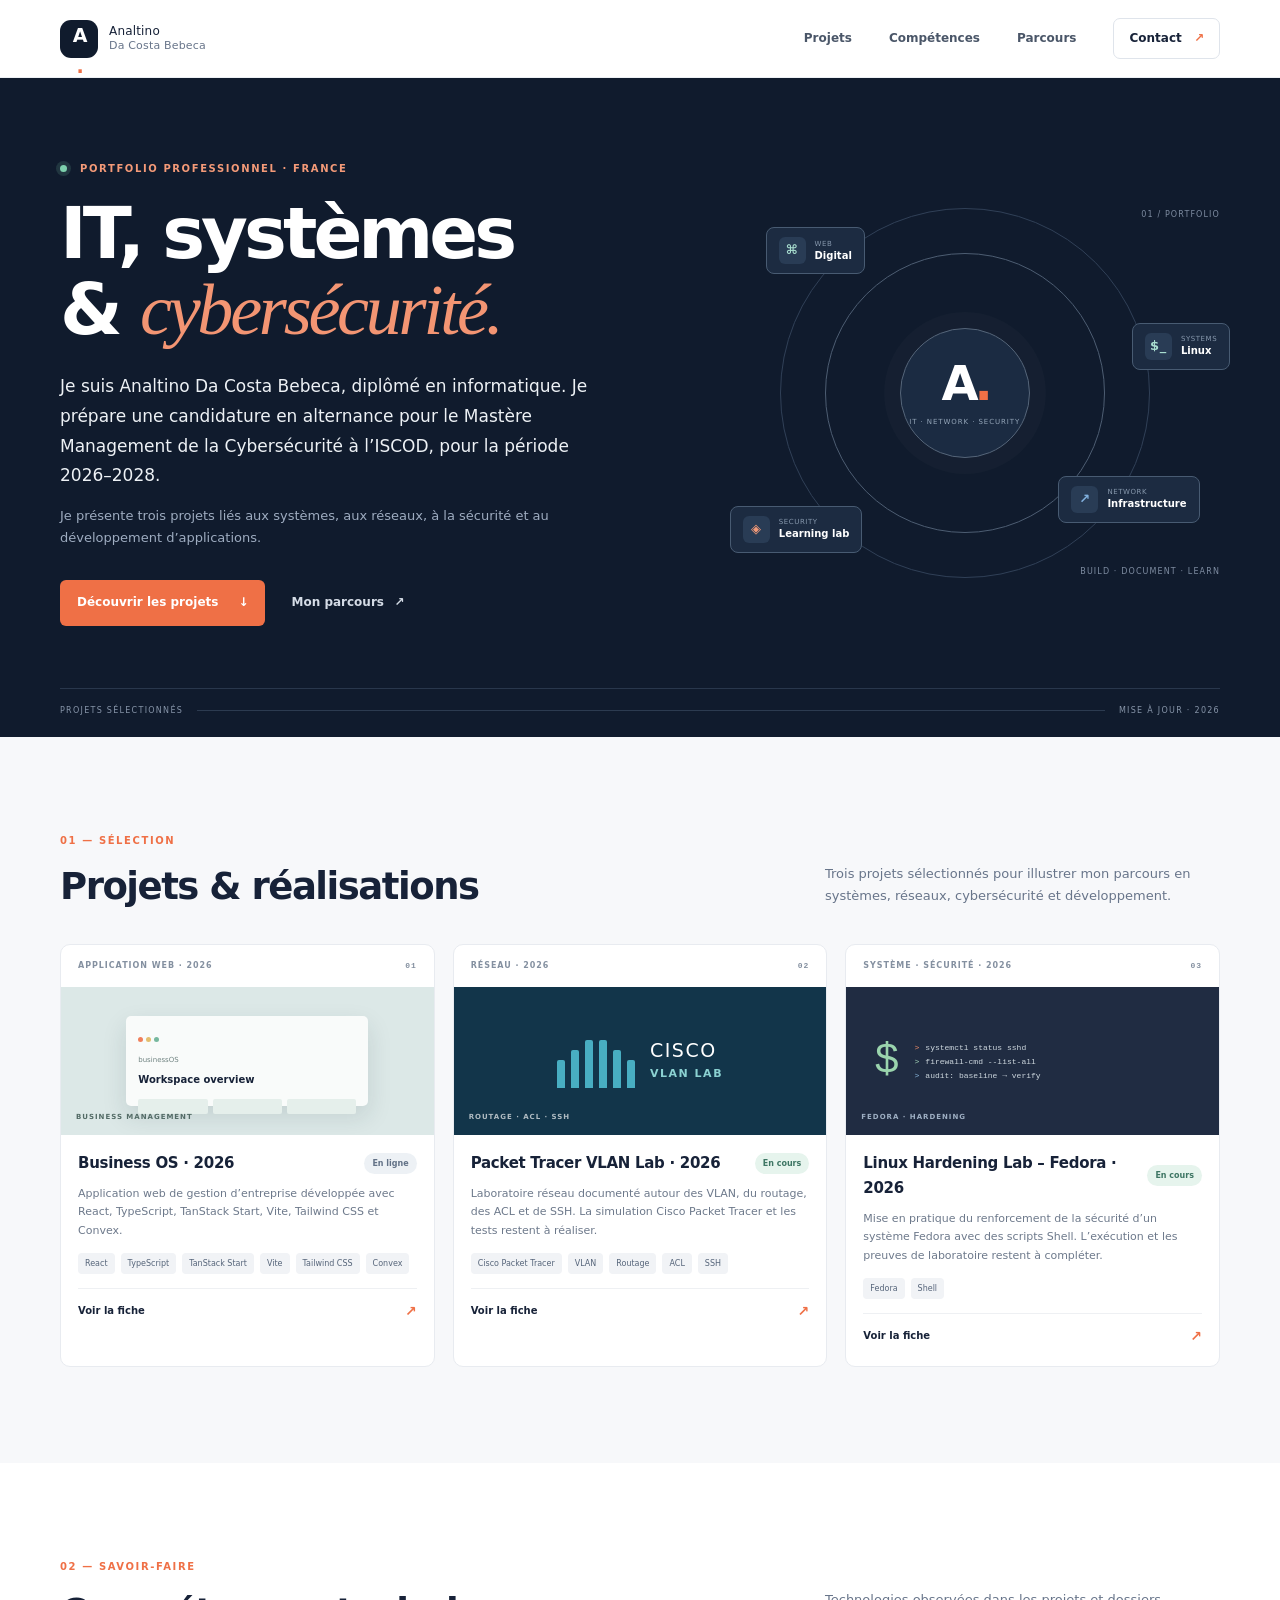
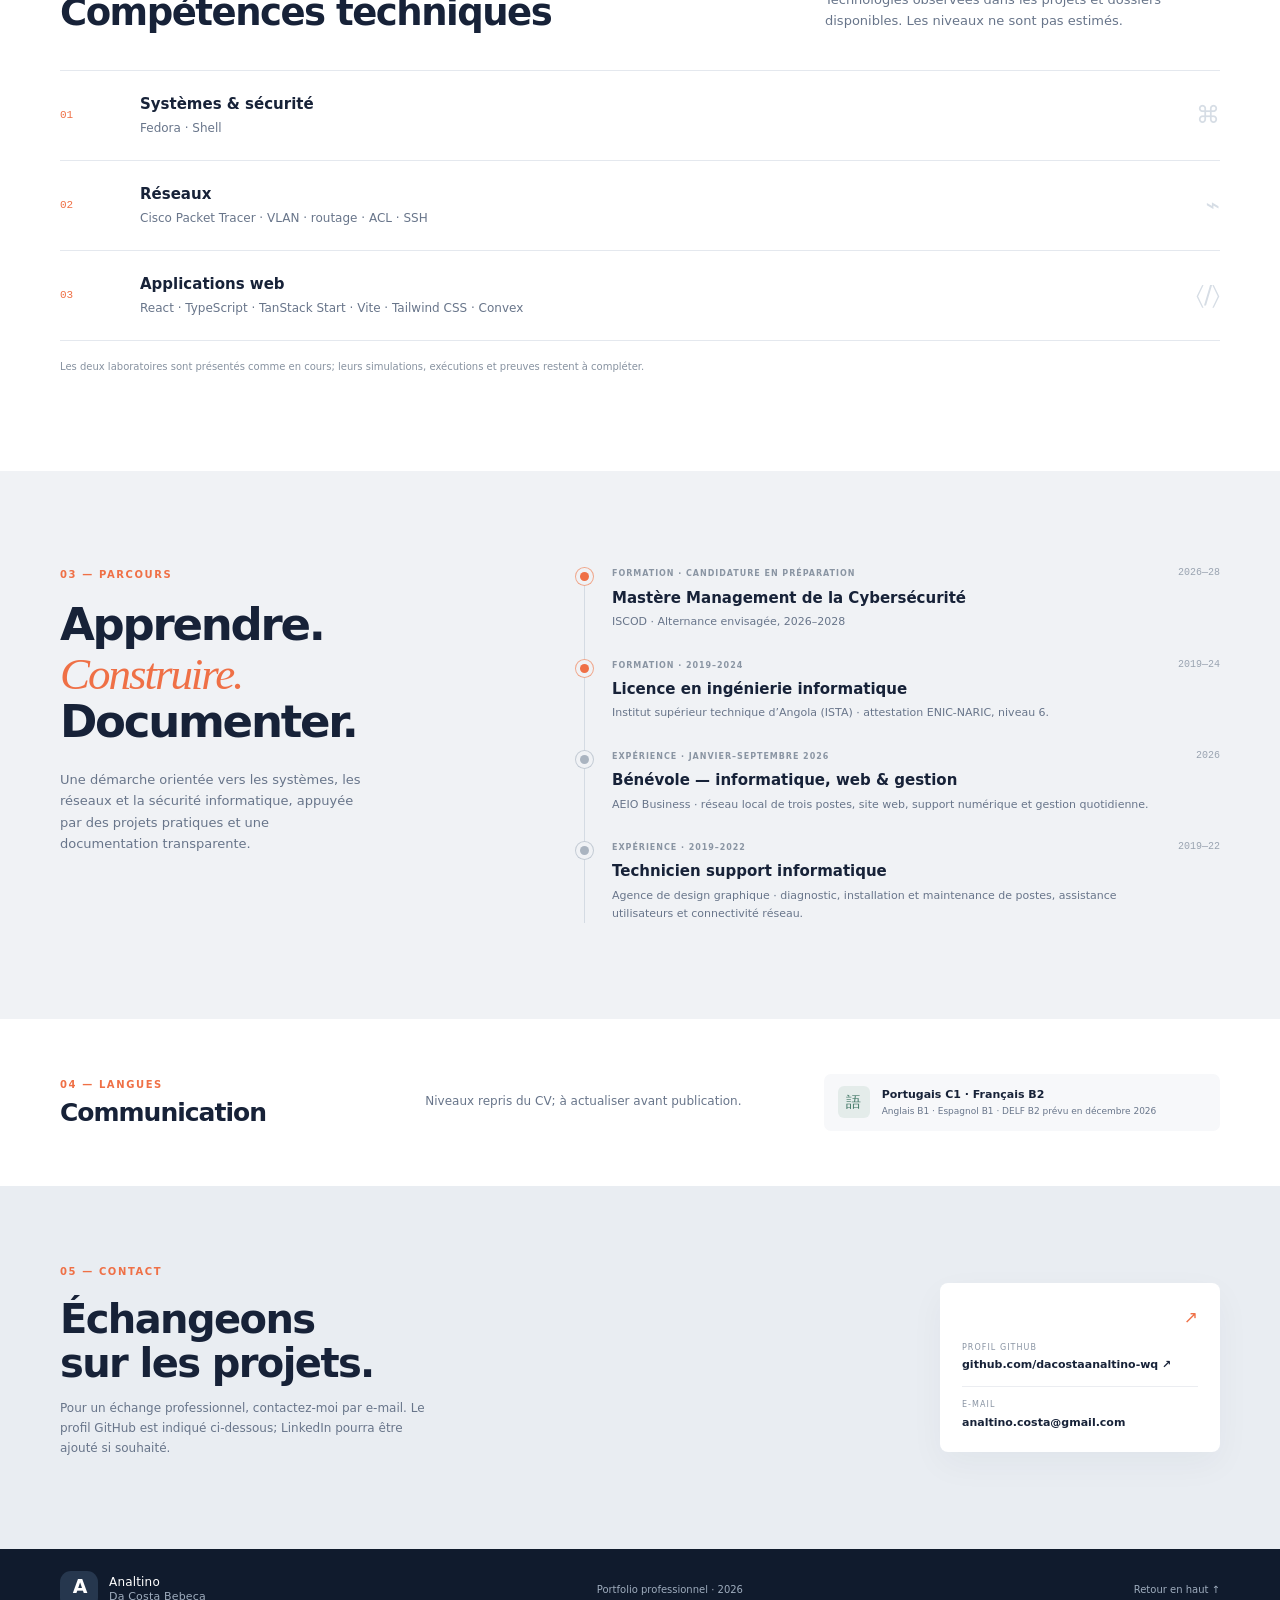
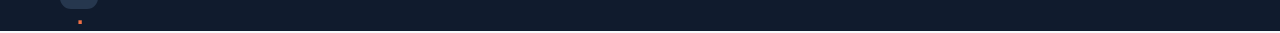
==== commit 8a726cb5: "refine portfolio project selection" ====
--- a/index.html
+++ b/index.html
@@ -27,7 +27,7 @@
           <p class="eyebrow"><span class="status-dot"></span> Portfolio professionnel · France</p>
           <h1>IT, systèmes<br>&amp; <em>cybersécurité.</em></h1>
           <p class="hero-lead">Je suis Analtino Da Costa Bebeca, diplômé en informatique. Je prépare une candidature en alternance pour le Mastère Management de la Cybersécurité à l’ISCOD, pour la période 2026–2028.</p>
-          <p class="hero-note">Mon portfolio rassemble des projets web et numériques, des travaux de support et de réseau, ainsi que des laboratoires personnels en cours.</p>
+          <p class="hero-note">Je présente trois projets liés aux systèmes, aux réseaux, à la sécurité et au développement d’applications.</p>
           <div class="hero-actions"><a class="button button-primary" href="#projets">Découvrir les projets <span aria-hidden="true">↓</span></a><a class="text-link" href="#parcours">Mon parcours <span aria-hidden="true">↗</span></a></div>
         </div>
         <div class="hero-visual" aria-label="Illustration abstraite de systèmes connectés" role="img">
@@ -45,28 +45,22 @@
 
     <section class="section projects-section" id="projets">
       <div class="container">
-        <div class="section-heading"><div><p class="eyebrow">01 — Sélection</p><h2>Projets &amp; réalisations</h2></div><p class="section-intro">Des sites web et projets numériques aux laboratoires techniques. Chaque fiche précise son état et les éléments qui restent à documenter.</p></div>
+        <div class="section-heading"><div><p class="eyebrow">01 — Sélection</p><h2>Projets &amp; réalisations</h2></div><p class="section-intro">Trois projets sélectionnés pour illustrer mon parcours en systèmes, réseaux, cybersécurité et développement.</p></div>
         <div class="project-grid">
-          <article class="project-card project-featured"><div class="card-top"><span class="project-type">WEB · DIGITAL</span><span class="project-number">01</span></div><div class="project-art art-aeio"><span class="art-label">AEIO</span><span class="art-shape shape-a"></span><span class="art-shape shape-b"></span><span class="art-caption">BUSINESS · WEB PRESENCE</span></div><div class="project-info"><div class="project-title-row"><h3>AEIO Business</h3><span class="state state-review">À documenter</span></div><p>Site vitrine et préparation numérique. Plusieurs versions statiques sont présentes; la publication et mon périmètre exact restent à confirmer.</p><div class="tag-row"><span>HTML</span><span>CSS</span><span>JavaScript</span></div><a class="card-link" href="projects/aeio-business-website/">Voir la fiche <span>↗</span></a></div></article>
-          <article class="project-card"><div class="card-top"><span class="project-type">WEB · MARQUE</span><span class="project-number">02</span></div><div class="project-art art-ranzo"><span class="ranzo-word">ranzo</span><span class="ranzo-sub">COSMETICS &amp; PERFUMS</span><span class="art-caption">BEAUTY · DIGITAL</span></div><div class="project-info"><div class="project-title-row"><h3>Ranzo Cosmetics &amp; Perfums</h3><span class="state state-review">À confirmer</span></div><p>Site de marque et présence numérique, avec une configuration de domaine présente dans les fichiers locaux.</p><div class="tag-row"><span>HTML</span><span>CSS</span><span>JavaScript</span></div><a class="card-link" href="projects/ranzo-cosmetics-website/">Voir la fiche <span>↗</span></a></div></article>
-          <article class="project-card"><div class="card-top"><span class="project-type">SOFTWARE · BUSINESS</span><span class="project-number">03</span></div><div class="project-art art-os"><div class="os-window"><i></i><i></i><i></i><span>businessOS</span><b>Workspace overview</b><div class="os-bars"><i></i><i></i><i></i></div></div><span class="art-caption">PRODUCTIVITY · PLATFORM</span></div><div class="project-info"><div class="project-title-row"><h3>Business OS</h3><span class="state state-doc">Application en ligne</span></div><p>Application de gestion d’entreprise avec espace de travail, CRM, projets, tâches, documents, réunions, finances et assistant Business AI.</p><div class="tag-row"><span>React</span><span>TypeScript</span><span>Convex</span></div><a class="card-link" href="projects/business-os/">Voir la fiche <span>↗</span></a></div></article>
-          <article class="project-card"><div class="card-top"><span class="project-type">NETWORK · SUPPORT</span><span class="project-number">04</span></div><div class="project-art art-network"><div class="net-device router">ROUTER</div><div class="net-lines"></div><div class="net-device switch">LAN</div><div class="net-pcs"><span>PC 01</span><span>PC 02</span><span>PC 03</span></div><span class="art-caption">LOCAL NETWORK · 3 WORKSTATIONS</span></div><div class="project-info"><div class="project-title-row"><h3>Réseau local AEIO</h3><span class="state state-doc">À documenter</span></div><p>Installation pratique décrite pour trois postes : routeur, câblage Ethernet et partage de fichiers. Détails techniques à compléter.</p><div class="tag-row"><span>Ethernet</span><span>Support</span><span>Documentation</span></div><a class="card-link" href="projects/aeio-local-network/">Voir la fiche <span>↗</span></a></div></article>
-          <article class="project-card project-lab"><div class="card-top"><span class="project-type">PERSONAL LAB · NETWORK</span><span class="project-number">05</span></div><div class="project-art art-cisco"><div class="cisco-bars"><i></i><i></i><i></i><i></i><i></i><i></i></div><span class="cisco-text">CISCO<br><b>VLAN LAB</b></span><span class="art-caption">IPV4 · ROUTING · SWITCHING</span></div><div class="project-info"><div class="project-title-row"><h3>Packet Tracer VLAN Lab</h3><span class="state state-progress">In Progress</span></div><p>Topologie et configurations Cisco documentées. La simulation Packet Tracer et les résultats de tests restent à réaliser.</p><div class="tag-row"><span>Cisco IOS</span><span>IPv4</span><span>VLAN</span></div><a class="card-link" href="projects/packet-tracer-vlan-lab/">Voir la fiche <span>↗</span></a></div></article>
-          <article class="project-card project-lab"><div class="card-top"><span class="project-type">PERSONAL LAB · LINUX</span><span class="project-number">06</span></div><div class="project-art art-linux"><span class="terminal-prompt">$</span><span class="terminal-lines"><i>systemctl status sshd</i><i>firewall-cmd --list-all</i><i>audit: baseline → verify</i></span><span class="art-caption">FEDORA · HARDENING</span></div><div class="project-info"><div class="project-title-row"><h3>Linux System Hardening</h3><span class="state state-progress">In Progress</span></div><p>Scripts d'audit et de configuration pour un laboratoire Fedora; exécution et preuves personnelles à compléter.</p><div class="tag-row"><span>Fedora</span><span>Bash</span><span>SSH</span></div><a class="card-link" href="projects/linux-system-hardening-lab/">Voir la fiche <span>↗</span></a></div></article>
-          <article class="project-card project-lab"><div class="card-top"><span class="project-type">PERSONAL LAB · MONITORING</span><span class="project-number">07</span></div><div class="project-art art-monitor"><div class="wave wave-one"></div><div class="wave wave-two"></div><div class="monitor-center">PCAP<br><b>LOGS</b></div><span class="art-caption">INSPECT · CORRELATE · REPORT</span></div><div class="project-info"><div class="project-title-row"><h3>Network &amp; Log Analysis</h3><span class="state state-progress">In Progress</span></div><p>Exercices isolés avec captures d'exemple et journaux synthétiques. Analyse et compte rendu personnel restent à compléter.</p><div class="tag-row"><span>Wireshark</span><span>Python</span><span>journalctl</span></div><a class="card-link" href="projects/network-monitoring-wireshark-lab/">Voir la fiche <span>↗</span></a></div></article>
+          <article class="project-card project-featured"><div class="card-top"><span class="project-type">APPLICATION WEB · 2026</span><span class="project-number">01</span></div><div class="project-art art-os"><div class="os-window"><i></i><i></i><i></i><span>businessOS</span><b>Workspace overview</b><div class="os-bars"><i></i><i></i><i></i></div></div><span class="art-caption">BUSINESS MANAGEMENT</span></div><div class="project-info"><div class="project-title-row"><h3>Business OS · 2026</h3><span class="state state-doc">En ligne</span></div><p>Application web de gestion d’entreprise développée avec React, TypeScript, TanStack Start, Vite, Tailwind CSS et Convex.</p><div class="tag-row"><span>React</span><span>TypeScript</span><span>TanStack Start</span><span>Vite</span><span>Tailwind CSS</span><span>Convex</span></div><a class="card-link" href="projects/business-os/">Voir la fiche <span>↗</span></a></div></article>
+          <article class="project-card project-lab"><div class="card-top"><span class="project-type">RÉSEAU · 2026</span><span class="project-number">02</span></div><div class="project-art art-cisco"><div class="cisco-bars"><i></i><i></i><i></i><i></i><i></i><i></i></div><span class="cisco-text">CISCO<br><b>VLAN LAB</b></span><span class="art-caption">ROUTAGE · ACL · SSH</span></div><div class="project-info"><div class="project-title-row"><h3>Packet Tracer VLAN Lab · 2026</h3><span class="state state-progress">En cours</span></div><p>Laboratoire réseau documenté autour des VLAN, du routage, des ACL et de SSH. La simulation Cisco Packet Tracer et les tests restent à réaliser.</p><div class="tag-row"><span>Cisco Packet Tracer</span><span>VLAN</span><span>Routage</span><span>ACL</span><span>SSH</span></div><a class="card-link" href="projects/packet-tracer-vlan-lab/">Voir la fiche <span>↗</span></a></div></article>
+          <article class="project-card project-lab"><div class="card-top"><span class="project-type">SYSTÈME · SÉCURITÉ · 2026</span><span class="project-number">03</span></div><div class="project-art art-linux"><span class="terminal-prompt">$</span><span class="terminal-lines"><i>systemctl status sshd</i><i>firewall-cmd --list-all</i><i>audit: baseline → verify</i></span><span class="art-caption">FEDORA · HARDENING</span></div><div class="project-info"><div class="project-title-row"><h3>Linux Hardening Lab – Fedora · 2026</h3><span class="state state-progress">En cours</span></div><p>Mise en pratique du renforcement de la sécurité d’un système Fedora avec des scripts Shell. L’exécution et les preuves de laboratoire restent à compléter.</p><div class="tag-row"><span>Fedora</span><span>Shell</span></div><a class="card-link" href="projects/linux-system-hardening-lab/">Voir la fiche <span>↗</span></a></div></article>
         </div>
-        <div class="other-projects"><div><p class="eyebrow">AUTRES PROJETS</p><h3>À compléter avec les bons éléments</h3></div><div class="other-grid"><a href="projects/puzzle-website/"><span>WEB · PUZZLE</span><b>Puzzle — Website Creation</b><small>Site non publié · aperçu à documenter <i>↗</i></small></a><a href="projects/ranzo-the-brand/"><span>MARQUE · DIGITAL</span><b>Ranzo Thé</b><small>Projet de marque séparé <i>↗</i></small></a><a href="projects/lumi-sisters-brand/"><span>DESIGN · OPTIONNEL</span><b>Lumi Sisters</b><small>Identité visuelle à confirmer <i>↗</i></small></a><a href="projects/log-analysis-lab-linux/"><span>PERSONAL LAB · LOGS</span><b>System Log Analysis</b><small>Python · données synthétiques <i>↗</i></small></a></div></div>
-        <p class="footnote">* La fiche Business OS précise les limites de vérification et les comportements observés. Les fiches Puzzle, Ranzo Thé et Lumi Sisters restent à compléter ou valider.</p>
       </div>
     </section>
 
-    <section class="section skills-section" id="competences"><div class="container"><div class="section-heading"><div><p class="eyebrow">02 — Savoir-faire</p><h2>Compétences techniques</h2></div><p class="section-intro">Technologies observées dans les projets et dossiers disponibles. Les niveaux ne sont pas estimés.</p></div><div class="skills-layout"><div class="skill-group"><div class="skill-index">01</div><div><h3>Systèmes &amp; scripting</h3><p>Windows · Microsoft 365 · Linux/Fedora · Bash · Python · SSH · DHCP · DNS · journalctl</p></div><div class="skill-mark">⌘</div></div><div class="skill-group"><div class="skill-index">02</div><div><h3>Réseaux</h3><p>TCP/IP · DHCP · DNS · Wi-Fi · routeurs · IPv4 · VLAN · Cisco IOS · Wireshark</p></div><div class="skill-mark">⌁</div></div><div class="skill-group"><div class="skill-index">03</div><div><h3>Web &amp; logiciel</h3><p>HTML/CSS · Java · Python · React · TypeScript · Vite · Convex</p></div><div class="skill-mark">〈/〉</div></div><div class="skill-group"><div class="skill-index">04</div><div><h3>Support &amp; documentation</h3><p>Installation de postes · partage de fichiers · dépannage · documentation technique</p></div><div class="skill-mark">↗</div></div></div><p class="footnote">La fiche Business OS indique les fonctions vérifiées et les limites connues.</p></div></section>
+    <section class="section skills-section" id="competences"><div class="container"><div class="section-heading"><div><p class="eyebrow">02 — Savoir-faire</p><h2>Compétences techniques</h2></div><p class="section-intro">Technologies observées dans les projets et dossiers disponibles. Les niveaux ne sont pas estimés.</p></div><div class="skills-layout"><div class="skill-group"><div class="skill-index">01</div><div><h3>Systèmes &amp; sécurité</h3><p>Fedora · Shell</p></div><div class="skill-mark">⌘</div></div><div class="skill-group"><div class="skill-index">02</div><div><h3>Réseaux</h3><p>Cisco Packet Tracer · VLAN · routage · ACL · SSH</p></div><div class="skill-mark">⌁</div></div><div class="skill-group"><div class="skill-index">03</div><div><h3>Applications web</h3><p>React · TypeScript · TanStack Start · Vite · Tailwind CSS · Convex</p></div><div class="skill-mark">〈/〉</div></div></div><p class="footnote">Les deux laboratoires sont présentés comme en cours; leurs simulations, exécutions et preuves restent à compléter.</p></div></section>
 
     <section class="section journey-section" id="parcours"><div class="container journey-grid"><div><p class="eyebrow">03 — Parcours</p><h2>Apprendre.<br><em>Construire.</em><br>Documenter.</h2><p class="journey-copy">Une démarche orientée vers les systèmes, les réseaux et la sécurité informatique, appuyée par des projets pratiques et une documentation transparente.</p></div><div class="journey-list"><article><span class="timeline-dot"></span><div><p class="journey-label">FORMATION · CANDIDATURE EN PRÉPARATION</p><h3>Mastère Management de la Cybersécurité</h3><p>ISCOD · Alternance envisagée, 2026–2028</p></div><span class="journey-date">2026—28</span></article><article><span class="timeline-dot"></span><div><p class="journey-label">FORMATION · 2019–2024</p><h3>Licence en ingénierie informatique</h3><p>Institut supérieur technique d’Angola (ISTA) · attestation ENIC-NARIC, niveau 6.</p></div><span class="journey-date">2019—24</span></article><article><span class="timeline-dot muted"></span><div><p class="journey-label">EXPÉRIENCE · JANVIER–SEPTEMBRE 2026</p><h3>Bénévole — informatique, web &amp; gestion</h3><p>AEIO Business · réseau local de trois postes, site web, support numérique et gestion quotidienne.</p></div><span class="journey-date">2026</span></article><article><span class="timeline-dot muted"></span><div><p class="journey-label">EXPÉRIENCE · 2019–2022</p><h3>Technicien support informatique</h3><p>Agence de design graphique · diagnostic, installation et maintenance de postes, assistance utilisateurs et connectivité réseau.</p></div><span class="journey-date">2019—22</span></article></div></div></section>
 
     <section class="section about-strip"><div class="container about-grid"><div><p class="eyebrow">04 — Langues</p><h2>Communication</h2></div><p>Niveaux repris du CV; à actualiser avant publication.</p><div class="language-pill"><span class="lang-symbol">語</span><span><b>Portugais C1 · Français B2</b><small>Anglais B1 · Espagnol B1 · DELF B2 prévu en décembre 2026</small></span></div></div></section>
 
-    <section class="contact-section" id="contact"><div class="container contact-wrap"><div><p class="eyebrow">05 — Contact</p><h2>Échangeons<br>sur les projets.</h2><p>Pour un échange professionnel, contactez-moi par e-mail. Le profil GitHub est indiqué ci-dessous; LinkedIn pourra être ajouté si souhaité.</p></div><div class="contact-card"><span class="contact-icon">↗</span><span class="contact-card-label">PROFIL GITHUB</span><b><a href="https://github.com/dacostaanaltini-wq" target="_blank" rel="noopener noreferrer">github.com/dacostaanaltini-wq ↗</a></b><span class="contact-rule"></span><span class="contact-card-label">E-MAIL</span><b><a href="mailto:analtino.costa@gmail.com">analtino.costa@gmail.com</a></b></div></div></section>
+    <section class="contact-section" id="contact"><div class="container contact-wrap"><div><p class="eyebrow">05 — Contact</p><h2>Échangeons<br>sur les projets.</h2><p>Pour un échange professionnel, contactez-moi par e-mail. Le profil GitHub est indiqué ci-dessous; LinkedIn pourra être ajouté si souhaité.</p></div><div class="contact-card"><span class="contact-icon">↗</span><span class="contact-card-label">PROFIL GITHUB</span><b><a href="https://github.com/dacostaanaltino-wq" target="_blank" rel="noopener noreferrer">github.com/dacostaanaltino-wq ↗</a></b><span class="contact-rule"></span><span class="contact-card-label">E-MAIL</span><b><a href="mailto:analtino.costa@gmail.com">analtino.costa@gmail.com</a></b></div></div></section>
   </main>
   <footer class="site-footer"><div class="container footer-inner"><a class="brand footer-brand" href="#accueil"><span class="brand-mark">A<span>.</span></span><span class="brand-name">Analtino <b>Da Costa Bebeca</b></span></a><p>Portfolio professionnel · <span id="year">2026</span></p><a href="#accueil" class="back-top">Retour en haut ↑</a></div></footer>
 </body>
